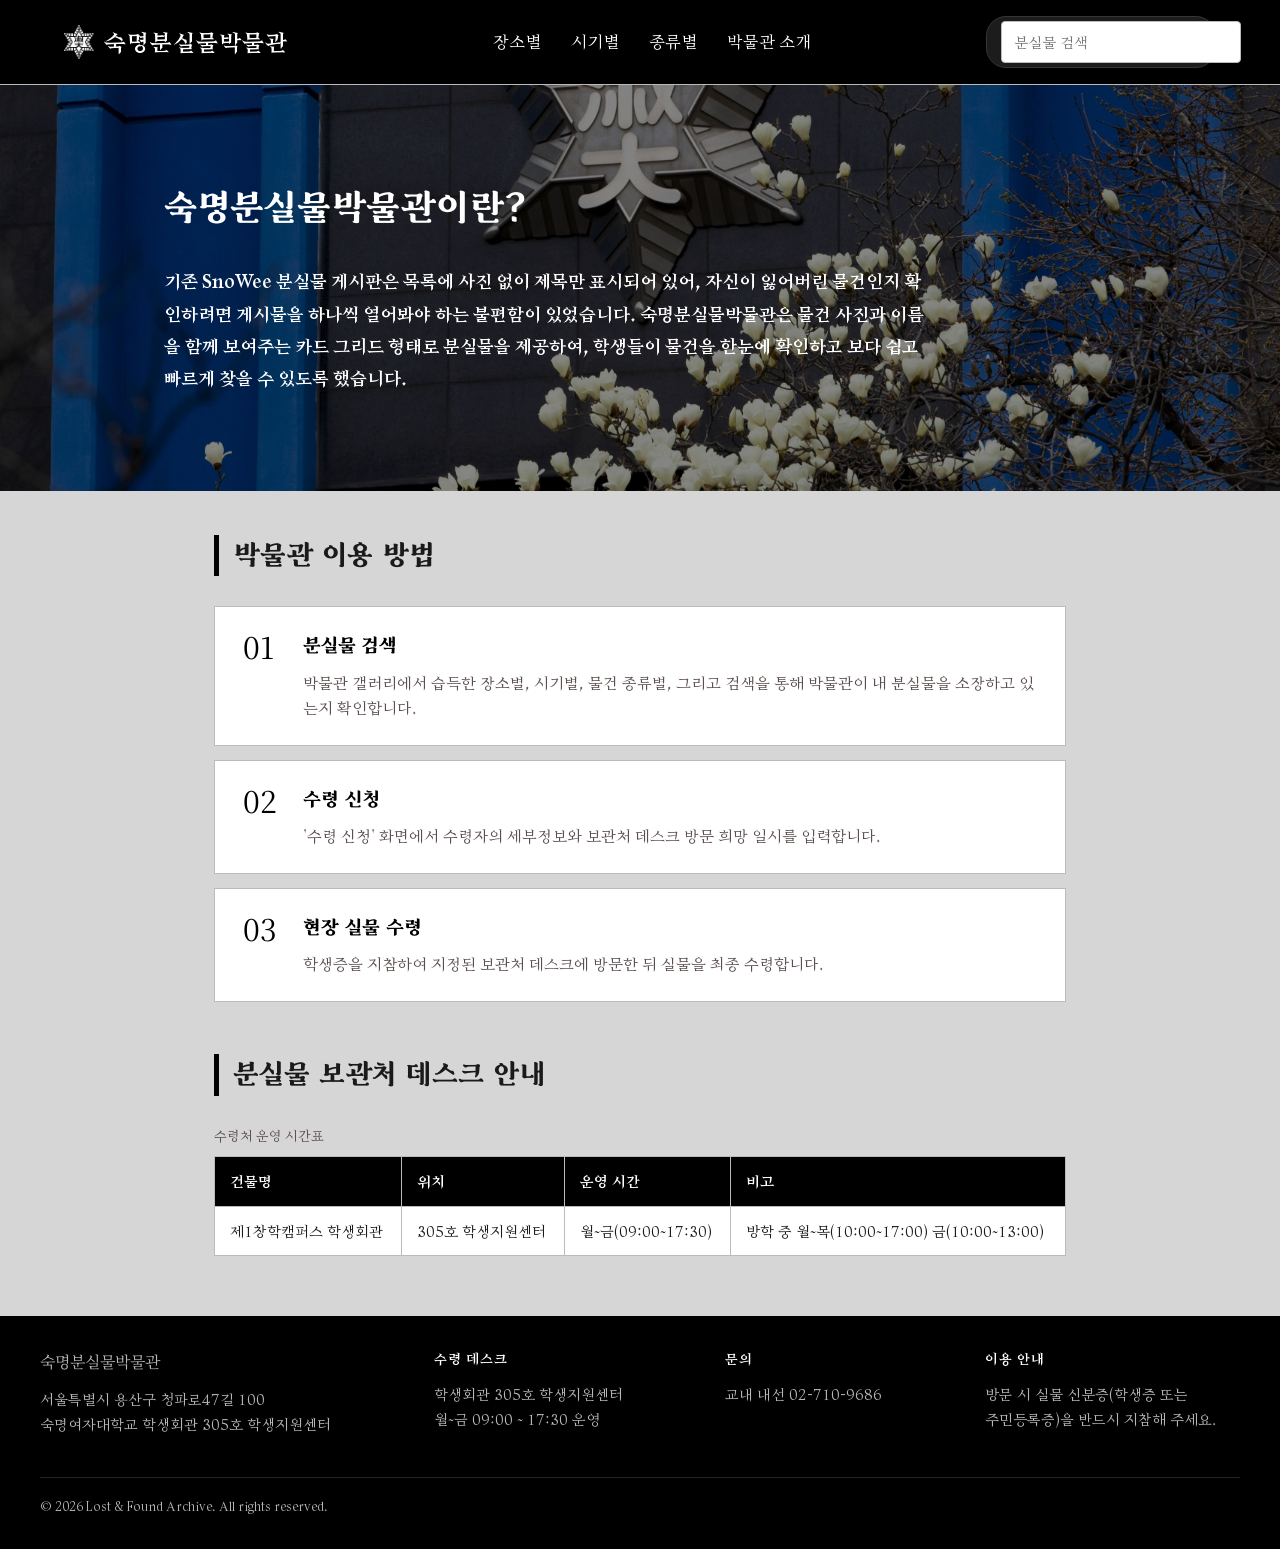
==== 13_find()_about.html @ c6aa2b57 "Add files via upload" ====
<!DOCTYPE html>
<html lang="ko">
<head>
  <meta charset="utf-8">
  <title>숙명분실물박물관 소개</title>
  <!-- 과제 정보: 팀원 정보 기입 -->
  <meta name="author" content="공도원, 김나윤, 김모예, 박서연">
  <meta name="description" content="숙명분실물박물관 소개 및 이용 안내">
  
  
  <link rel="stylesheet" href="./13_find()_style.css">
</head>
<body>

  <!-- 머리말 및 상단 내비게이션 영역 -->
  <header>
    <div class="header-container">
      
      <!-- 로고 -->
      <div class="logo">
        <a href="13_find()_index.html">
          <img src="./images/13_logo.png" alt="숙명여자대학교" class="logo-img"><h1>숙명분실물박물관</h1>
        </a>
      </div>

      <!-- 메인 메뉴 (드롭다운 포함) -->
      <nav class="gnb">
        <ul>
          <!-- 1. 장소별 -->
          <li>
            <a href="#">장소별</a>
            <ul class="submenu">
              <li><a href="#">순헌관</a></li>
              <li><a href="#">명신관</a></li>
              <li><a href="#">프라임관</a></li>
              <li><a href="#">도서관</a></li>
            </ul>
          </li>

          <!-- 2. 시기별 -->
          <li>
            <a href="#">시기별</a>
            <ul class="submenu">
              <li><a href="#">일주일 내</a></li>
              <li><a href="#">한달 내</a></li>
            </ul>
          </li>

          <!-- 3. 종류별 -->
          <li>
            <a href="#">종류별</a>
            <ul class="submenu">
              <li><a href="#">전자기기</a></li>
              <li><a href="#">지갑</a></li>
              <li><a href="#">필기구</a></li>
            </ul>
          </li>

          <!-- 4. 박물관 소개 -->
          <li>
            <a href="13_find()_about.html">박물관 소개</a>
          </li>
        </ul>
      </nav>

      <!-- 우측 검색창 영역 -->
      <div class="header-util">
        <form class="search-box" action="13_find()_index.html" method="get">
          <input type="search" name="query" placeholder="분실물 검색" aria-label="검색">
        </form>
      </div>

    </div>
  </header>
  <!-- 소개 인트로 (풀폭 배경) -->
  <section class="intro-hero">
    <img class="intro-bg" src="./images/13_building.jpeg" alt="">
    <div class="intro-veil"></div>
    <div class="intro-inner">
      <h2 class="section-title">숙명분실물박물관이란?</h2>
      <p class="about-desc">기존 SnoWee 분실물 게시판은 목록에 사진 없이 제목만 표시되어 있어, 자신이 잃어버린 물건인지 확인하려면 게시물을 하나씩 열어봐야 하는 불편함이 있었습니다. <strong>숙명분실물박물관</strong>은 물건 사진과 이름을 함께 보여주는 카드 그리드 형태로 분실물을 제공하여, 학생들이 물건을 한눈에 확인하고 보다 쉽고 빠르게 찾을 수 있도록 했습니다.</p>
    </div>
  </section>

  <main class="about-container">
    
    <!-- 1. 기획 취지 소개 섹션 -->

    <!-- 2. 단계별 이용 방법 (순서 목록) -->
    <article class="about-section">
      <h2 class="section-title">박물관 이용 방법</h2>
      <ol class="step-list">
        <li class="step">
          <span class="step-num">01</span>
          <div class="step-body">
            <strong>분실물 검색</strong>
            <p>박물관 갤러리에서 습득한 장소별, 시기별, 물건 종류별, 그리고 검색을 통해 박물관이 내 분실물을 소장하고 있는지 확인합니다.</p>
          </div>
        </li>
        <li class="step">
          <span class="step-num">02</span>
          <div class="step-body">
            <strong>수령 신청</strong>
            <p>'수령 신청' 화면에서 수령자의 세부정보와 보관처 데스크 방문 희망 일시를 입력합니다.</p>
          </div>
        </li>
        <li class="step">
          <span class="step-num">03</span>
          <div class="step-body">
            <strong>현장 실물 수령</strong>
            <p>학생증을 지참하여 지정된 보관처 데스크에 방문한 뒤 실물을 최종 수령합니다.</p>
          </div>
        </li>
      </ol>
    </article>

    <!-- 3. 캠퍼스 보관처 현황 표 -->
    <article class="about-section">
      <h2 class="section-title">분실물 보관처 데스크 안내</h2>
      <table class="info-table">
        <caption>수령처 운영 시간표</caption>
        <thead>
          <tr>
            <th>건물명</th>
            <th>위치</th>
            <th>운영 시간</th>
            <th>비고</th>
          </tr>
        </thead>
        <tbody>
          <tr>
            <td>제1창학캠퍼스 학생회관</td>
            <td>305호 학생지원센터</td>
            <td>월~금(09:00~17:30)</td>
            <td>방학 중 월~목(10:00~17:00) 금(10:00~13:00)</td>
          </tr>
          
        </tbody>
      </table>
    </article>

  </main>

  <!-- 꼬리말 영역 -->
  <footer>
    <div class="footer-inner">
      <div class="footer-col footer-brand">
        <p class="footer-name">숙명분실물박물관</p>
        <p>서울특별시 용산구 청파로47길 100<br>숙명여자대학교 학생회관 305호 학생지원센터</p>
      </div>
      <div class="footer-col">
        <h4>수령 데스크</h4>
        <p>학생회관 305호 학생지원센터<br>월~금 09:00 ~ 17:30 운영</p>
      </div>
      <div class="footer-col">
        <h4>문의</h4>
        <p>교내 내선 02-710-9686</p>
      </div>
      <div class="footer-col">
        <h4>이용 안내</h4>
        <p>방문 시 실물 신분증(학생증 또는<br>주민등록증)을 반드시 지참해 주세요.</p>
      </div>
    </div>
    <div class="footer-bottom">&copy; 2026 Lost &amp; Found Archive. All rights reserved.</div>
  </footer>

</body>
</html>
---- 13_find()_style.css ----
@import url('https://fonts.googleapis.com/css2?family=Noto+Sans+KR:wght@400;500;700&family=Noto+Serif+KR:wght@400;500;600&display=swap');
@font-face{font-family:'NMFClassic';src:url('./fonts/13_NMFClassic-M.ttf') format('truetype');font-weight:400;font-display:swap;}
@font-face{font-family:'NMFClassic';src:url('./fonts/13_NMFClassic-B.ttf') format('truetype');font-weight:700;font-display:swap;}
@font-face{font-family:'HeirofLight';src:url('./fonts/13_HeirofLight-R.ttf') format('truetype');font-weight:400;font-display:swap;}
@font-face{font-family:'HeirofLight';src:url('./fonts/13_HeirofLight-B.ttf') format('truetype');font-weight:700;font-display:swap;}


/* ===== Gothic noir 색조합 ===== */
/* 사용 색: #000000 / #D1D0D0 / #988686 / #5C4E4E */

/* 기본 리셋 (Week6 box-sizing / margin / padding) */
* { box-sizing: border-box; margin: 0; padding: 0; }

body {
  font-family: 'HeirofLight', 'Noto Sans KR', sans-serif;   /* Week5 서체, Week6 웹폰트 */
  background-color: #D7D6D6;                      /* Week5 배경 */
  color: #1A1A1A;                               /* Week5 색상 */
  line-height: 1.6;
  overflow-y: scroll;
}

a { text-decoration: none; color: inherit; }  /* Week5 text-decoration */

hr { border: none; border-top: 1px solid #BCBABA; }  /* Week6 border */

/* ===== 1. 헤더 / 네비게이션 ===== */
header { background-color: #000000; border-bottom: 1px solid #BCBABA; }

.header-container {
  max-width: 1200px;
  margin: 0 auto;                 /* Week6 margin auto 가운데 정렬 */
  display: flex;                  /* Week6 flex */
  align-items: center;
  justify-content: space-between;
  padding: 16px 24px;
}

.logo h1 {
  font-family: 'NMFClassic', 'Noto Serif KR', serif;
  font-size: 22px;
  font-weight: 700;
  color: #FFFFFF;
  letter-spacing: 1px;            /* Week5 letter-spacing */
}

nav.gnb > ul { display: flex; list-style: none; }  /* Week5 list-style */

nav.gnb > ul > li { position: relative; margin-left: 30px; padding: 12px 0; }  /* Week6 position / margin */

nav.gnb > ul > li > a { font-size: 16px; font-weight: 500; color: #FFFFFF; }

nav.gnb > ul > li:hover > a { color: #B29E9E; }  /* Week5 :hover 가상클래스 */

.submenu {
  display: none;                  /* Week6 display */
  position: absolute;             /* Week6 position absolute */
  top: 100%;
  left: 0;
  background-color: #FFFFFF;
  min-width: 150px;               /* Week6 min-width */
  border: 1px solid #BCBABA;
  padding: 6px 0;
  z-index: 100;                   /* Week6 z-index */
  list-style: none;
}

.submenu li a { display: block; padding: 9px 16px; font-size: 14px; color: #1A1A1A; }

.submenu li a:hover { background-color: #D7D6D6; color: #000000; font-weight: 700; }

nav.gnb > ul > li:hover .submenu { display: block; }

.header-util { display: flex; align-items: center; }

.search-box {
  display: flex;
  align-items: center;
  background-color: #1C1C1C;
  border: 1px solid #3A3434;
  border-radius: 20px;            /* Week6 border-radius */
  padding: 4px 6px 4px 14px;
  width: 230px;
}

.search-box input {
  border: none;
  outline: none;
  background: transparent;
  width: 100%;
  font-size: 14px;
  color: #E6E3E3;
}

.search-box button { background: none; border: none; cursor: pointer; font-size: 14px; padding: 4px 8px; color: #E6E3E3; }

/* ===== 2. 메인 공통 ===== */
main { max-width: 1200px; margin: 44px auto; padding: 0 24px; }

.section-title {
  font-family: 'NMFClassic', 'Noto Serif KR', serif;
  font-size: 26px;
  color: #1A1A1A;
  border-left: 5px solid #000000;   /* Week6 border */
  padding-left: 14px;
  margin-bottom: 30px;
}

/* ===== index : 카드 갤러리 (flex 3열, grid 대신) ===== */
.card-grid { display: flex; flex-wrap: wrap; justify-content: space-between; }  /* Week6 flex-wrap / justify-content */

.card-item {
  width: 31.5%;                   /* Week6 % 단위 */
  background-color: #FFFFFF;
  border: 1px solid #BCBABA;
  margin-bottom: 34px;
}

.card-item img {
  width: 100%;
  height: 220px;
  object-fit: cover;              /* Week6 object-fit */
  display: block;
  background-color: #ECEAEA;
}

.card-item figcaption {
  font-family: 'NMFClassic', 'Noto Serif KR', serif;
  padding: 16px;
  font-size: 16px;
  color: #1A1A1A;
  text-align: center;
  border-top: 1px solid #BCBABA;
  background-color: #FFFFFF;
}

.card-item:hover { border-color: #000000; }
.card-item:hover figcaption { color: #000000; }

/* ===== detail : 사진 + 제원표 (flex 2단) ===== */
.detail-container { display: flex; flex-wrap: wrap; }

.detail-media { width: 360px; margin-right: 40px; margin-bottom: 24px; }
.detail-media img { width: 100%; height: auto; border: 1px solid #BCBABA; }
.detail-media figcaption { margin-top: 10px; font-size: 13px; color: #5C4E4E; }

.detail-spec { flex-grow: 1; }   /* Week6 flex-grow */

.detail-spec table { border-collapse: collapse; width: 100%; background-color: #FFFFFF; }  /* Week5 border-collapse */
.detail-spec caption { caption-side: top; text-align: left; font-size: 13px; color: #5C4E4E; padding-bottom: 10px; }  /* Week5 caption-side */
.detail-spec th, .detail-spec td { border: 1px solid #BCBABA; padding: 13px 15px; text-align: left; font-size: 15px; }
.detail-spec thead th { background-color: #000000; color: #FFFFFF; }
.detail-spec tbody th { background-color: #ECEAEA; color: #000000; width: 130px; }

.claim-link {
  display: inline-block;          /* Week6 inline-block */
  margin-top: 22px;
  background-color: #000000;
  color: #FFFFFF;
  padding: 14px 30px;
  border-radius: 4px;
  font-weight: 500;
}
.claim-link:hover { background-color: #5C4E4E; }

/* ===== about : 소개 ===== */
.about-container { max-width: 900px; margin: 44px auto; padding: 0 24px; }
.about-section { margin-bottom: 52px; }
.about-desc { font-size: 16px; line-height: 1.9; color: #1A1A1A; }
.about-desc strong { color: #000000; }

.step-list { padding-left: 22px; }
.step-list li { margin-bottom: 14px; font-size: 15px; line-height: 1.7; }
.step-list li strong { color: #000000; }

.info-table { width: 100%; border-collapse: collapse; margin-top: 8px; }
.info-table caption { caption-side: top; text-align: left; font-size: 13px; color: #5C4E4E; padding-bottom: 10px; }
.info-table th, .info-table td { border: 1px solid #BCBABA; padding: 13px 15px; text-align: left; font-size: 14px; }
.info-table thead th { background-color: #000000; color: #FFFFFF; }
.info-table tbody td { background-color: #FFFFFF; }

/* ===== claim : 신청 폼 ===== */
main article > h2 { font-family: 'NMFClassic', 'Noto Serif KR', serif; font-size: 26px; color: #1A1A1A; margin-bottom: 10px; }
main article > p { margin-bottom: 20px; }

fieldset { border: 1px solid #BCBABA; background-color: #FFFFFF; padding: 22px 26px; margin-bottom: 22px; }
legend { font-family: 'NMFClassic', 'Noto Serif KR', serif; font-weight: 600; color: #000000; padding: 0 8px; }

form p { margin-bottom: 14px; }
form label { display: inline-block; width: 110px; color: #1A1A1A; }

input[type="text"], input[type="tel"], input[type="email"], input[type="date"], input[type="time"], input[type="search"], select {
  padding: 10px 12px;
  border: 1px solid #BCBABA;
  border-radius: 4px;
  font-family: inherit;
  font-size: 14px;
  background-color: #FFFFFF;
  color: #1A1A1A;
  min-width: 240px;
}

input[type="submit"] {
  background-color: #000000;
  color: #FFFFFF;
  border: none;
  padding: 13px 28px;
  border-radius: 4px;
  font-size: 15px;
  font-weight: 500;
  cursor: pointer;
}
input[type="submit"]:hover { background-color: #5C4E4E; }

input[type="reset"] {
  background-color: #FFFFFF;
  color: #1A1A1A;
  border: 1px solid #BCBABA;
  padding: 13px 24px;
  border-radius: 4px;
  font-size: 14px;
  cursor: pointer;
}

/* ===== 3. 푸터 ===== */
footer {
  background-color: #000000;
  color: #B9B6B6;
  text-align: center;
  padding: 32px 24px;
  margin-top: 60px;
  font-size: 14px;
  line-height: 1.7;
}


/* ===== 히어로 (사진 위 글씨) ===== */
.hero { position: relative; }                                   /* Week6 position relative */
.hero-bg { display: block; width: 100%; height: 600px; object-fit: cover; }  /* Week6 object-fit */
.hero-overlay {
  position: absolute; top: 0; left: 0; width: 100%; height: 100%;  /* Week6 position absolute */
  display: flex; flex-direction: column;                          /* Week6 flex */
  justify-content: center; align-items: center;
  text-align: center;
  background-color: rgba(0, 0, 0, 0.42);                          /* Week5 rgba 투명도 */
}
.hero-overlay .eyebrow { color: #ffffff; font-size: 15px; letter-spacing: 6px; }  /* Week5 letter-spacing */
.hero-overlay h2 { color: #ffffff; font-family: 'NMFClassic', 'Noto Serif KR', serif; font-size: 52px; font-weight: 600; margin: 16px 0; letter-spacing: 2px; }
.hero-overlay .big { color: #ffffff; font-size: 20px; letter-spacing: 8px; }
@media (max-width: 600px){ .hero-bg{ height: 460px; } .hero-overlay h2{ font-size: 34px; } }


/* ===== 헤더 로고 이미지 ===== */
.logo-img { height: 34px; vertical-align: middle; margin-right: 10px; }  /* Week5 vertical-align */
.logo h1 { display: inline-block; vertical-align: middle; }              /* Week6 inline-block */


/* ===== 이용 방법 단계 박스 ===== */
.step-list { list-style: none; padding: 0; }                       /* Week5 list-style */
.step {
  display: flex; align-items: flex-start;                          /* Week6 flex */
  border: 1px solid #BCBABA;                                      /* Week6 border */
  background-color: #FFFFFF;
  padding: 24px 28px;
  margin-bottom: 16px;
}
.step-num { flex: none; width: 60px; font-family: 'NMFClassic', 'Noto Serif KR', serif; font-size: 30px; color: #000000; line-height: 1; }
.step-body strong { display: block; font-family: 'NMFClassic', 'Noto Serif KR', serif; font-size: 18px; color: #000000; margin-bottom: 8px; }
.step-body p { margin: 0; color: #5C4E4E; line-height: 1.7; font-size: 15px; }


/* ===== 히어로 추가 요소 (연도 / 소개문 / 스크롤) ===== */
.hero-overlay .eyebrow { margin-bottom: 18px; }
.hero-head { display: flex; align-items: center; justify-content: center; }  /* Week6 flex */
.hero-head h2 { margin: 0; }
.hero-year { font-family: 'NMFClassic', 'Noto Serif KR', serif; font-size: 34px; color: rgba(255,255,255,0.6); margin: 0 30px; }  /* Week5 rgba */
.hero-desc { color: rgba(255,255,255,0.85); max-width: 540px; line-height: 1.8; margin-top: 26px; font-size: 15px; }
.hero-scroll { color: rgba(255,255,255,0.7); font-size: 12px; letter-spacing: 4px; margin-top: 34px; line-height: 1.9; }
@media (max-width: 600px){ .hero-year { font-size: 22px; margin: 0 14px; } }


/* ===== 카드 모서리 둥글게 (애플 느낌) ===== */
.card-item { border-radius: 18px; overflow: hidden; }   /* Week6 border-radius / overflow */


/* ===== 푸터 확장 ===== */
footer { text-align: left; }
.footer-inner { max-width: 1200px; margin: 0 auto; display: flex; flex-wrap: wrap; justify-content: space-between; }  /* Week6 flex-wrap */
.footer-col { margin-bottom: 18px; margin-right: 24px; }
.footer-brand { max-width: 300px; }
.footer-name { font-family: 'NMFClassic', 'Noto Serif KR', serif; font-size: 16px; color: #FFFFFF; margin-bottom: 10px; }
.footer-col h4 { font-size: 13px; letter-spacing: 1px; color: #FFFFFF; margin-bottom: 12px; }  /* Week5 letter-spacing */
.footer-col p { color: #B9B6B6; line-height: 1.8; }
.footer-col ul { list-style: none; }
.footer-col li { margin-bottom: 7px; }
.footer-col li a { color: #B9B6B6; }
.footer-col li a:hover { color: #B29E9E; }
.footer-bottom { max-width: 1200px; margin: 22px auto 0; padding-top: 18px; border-top: 1px solid rgba(255,255,255,0.14); font-size: 12px; color: #B9B6B6; }


/* ===== 상세 페이지 사진·표 정렬 보정 ===== */
.detail-container { align-items: flex-start; }                 /* Week6 flex 정렬 */
.detail-media { width: 380px; }
.detail-media img { width: 100%; height: 460px; object-fit: cover; border-radius: 8px; }  /* Week6 object-fit / border-radius */
.detail-spec { min-width: 0; }                                  /* Week6 min-width */


/* ===== 상세 페이지 상품형 레이아웃 ===== */
.product { display: flex; flex-wrap: wrap; align-items: flex-start; }   /* Week6 flex */
.product-media { width: 440px; margin-right: 56px; margin-bottom: 30px; }
.product-media img { width: 100%; height: auto; border-radius: 10px; background-color: #FFFFFF; }  /* Week6 border-radius */
.product-media figcaption { margin-top: 12px; font-size: 13px; color: #5C4E4E; }
.product-info { flex-grow: 1; min-width: 0; max-width: 560px; }          /* Week6 flex-grow / min-width */

.breadcrumb { font-size: 13px; color: #5C4E4E; margin-bottom: 18px; letter-spacing: 0.04em; }
.product-head { display: flex; align-items: flex-start; justify-content: space-between; }
.product-head h2 { font-family: 'NMFClassic', 'Noto Serif KR', serif; font-size: 34px; line-height: 1.3; color: #1A1A1A; margin: 0; }
.product-id { font-size: 14px; color: #5C4E4E; white-space: nowrap; margin-top: 10px; margin-left: 14px; }
.product-status { margin: 16px 0 0; font-size: 14px; color: #000000; }

.rule { border: none; border-top: 1px solid #BCBABA; margin: 28px 0; }

.block-title { font-size: 13px; letter-spacing: 3px; text-transform: uppercase; color: #1A1A1A; margin: 30px 0 14px; }  /* Week5 letter-spacing / text-transform */
.block-text { font-size: 15px; line-height: 1.9; color: #5C4E4E; margin: 0; }
.block-text strong { color: #1A1A1A; }

.info-rows { margin-top: 14px; }
.info-row { display: flex; padding: 13px 2px; border-top: 1px solid #BCBABA; }
.info-row:last-child { border-bottom: 1px solid #BCBABA; }
.info-row .k { width: 120px; flex: none; color: #5C4E4E; font-size: 14px; }
.info-row .v { color: #1A1A1A; font-size: 15px; }

.claim-btn {
  display: block; margin-top: 36px;
  background-color: #000000; color: #FFFFFF;
  text-align: center; padding: 22px; font-size: 16px; letter-spacing: 1px;
  border: 1px solid #000000; border-radius: 6px;
}
.claim-btn:hover { background-color: #FFFFFF; color: #000000; }
.claim-note { margin: 16px 0 0; font-size: 13px; color: #5C4E4E; text-align: center; }

@media (max-width: 720px){ .product-media { width: 100%; margin-right: 0; } }


/* ===== 상세 박스형(EVOLVE) 보정 ===== */
.info-panel { border: 1px solid #BCBABA; background-color: #FFFFFF; padding: 44px 46px; }  /* Week6 border */
.product-media img { border-radius: 0; }                         /* 각진 네모 */
.block-title { font-size: 20px; letter-spacing: 1px; text-transform: none; color: #1A1A1A; margin: 34px 0 16px; }
.block-text { font-size: 15px; }
.claim-btn { background-color: #FFFFFF; color: #1A1A1A; border: 1px solid #1A1A1A; border-radius: 0; padding: 26px; font-size: 16px; }
.claim-btn:hover { background-color: #000000; color: #FFFFFF; border-color: #000000; }


/* 상세 breadcrumb 상단 정렬 */
.product { margin-top: 4px; }
main > .breadcrumb { margin-bottom: 20px; }


/* ===== 본인확인 폼 카드 (레퍼런스 스타일) ===== */
.claim-card { max-width: 640px; margin: 0 auto; background-color: #FFFFFF; border: 1px solid #BCBABA; padding: 48px 50px; }
.claim-card > h2 { font-family: 'NMFClassic', 'Noto Serif KR', serif; font-size: 26px; color: #1A1A1A; margin: 0 0 10px; }
.claim-sub { font-size: 14px; color: #5C4E4E; line-height: 1.7; margin-bottom: 30px; }
.claim-sub strong { color: #1A1A1A; }
.claim-card fieldset { border: none; background: transparent; padding: 0; margin: 0 0 26px; }
.claim-card legend { font-family: 'NMFClassic', 'Noto Serif KR', serif; font-size: 16px; color: #000000; padding: 0; margin-bottom: 16px; }
.field-row { display: flex; }                               /* Week6 flex */
.field-row .field { flex-grow: 1; margin-right: 18px; }     /* Week6 flex-grow */
.field-row .field:last-child { margin-right: 0; }
.claim-card .field { margin-bottom: 16px; }
.claim-card label { display: block; width: auto; font-size: 13px; color: #5C4E4E; margin-bottom: 8px; }
.claim-card input[type="text"], .claim-card input[type="tel"], .claim-card input[type="email"], .claim-card input[type="date"], .claim-card input[type="time"] {
  width: 100%; min-width: 0; padding: 12px 14px; border: 1px solid #BCBABA; border-radius: 4px;
  font-family: inherit; font-size: 14px; background-color: #FFFFFF; color: #1A1A1A;
}
.pickup-fixed { display: flex; align-items: baseline; padding: 16px 18px; background-color: #ECEAEA; border: 1px solid #BCBABA; margin-bottom: 28px; }
.pickup-k { width: 84px; flex: none; font-size: 13px; color: #5C4E4E; }
.pickup-v { font-size: 15px; color: #1A1A1A; }
.pickup-v em { font-style: normal; font-size: 13px; color: #5C4E4E; margin-left: 4px; }
.submit-big { width: 100%; background-color: #000000; color: #FFFFFF; border: 1px solid #000000; border-radius: 0; padding: 18px; font-size: 16px; letter-spacing: 1px; font-family: inherit; cursor: pointer; }
.submit-big:hover { background-color: #FFFFFF; color: #000000; }
.form-actions { text-align: center; margin-top: 14px; }
.form-actions input[type="reset"] { background: none; border: none; color: #5C4E4E; font-size: 13px; cursor: pointer; text-decoration: underline; font-family: inherit; }
.claim-guide { margin-top: 24px; font-size: 13px; color: #5C4E4E; line-height: 1.7; text-align: center; }
@media (max-width: 560px){ .field-row { flex-wrap: wrap; } .field-row .field { margin-right: 0; } }


/* ===== 갤러리 여백·탭·카드 (CURATIONIST 스타일) ===== */
main { margin-top: 68px; }
.gallery-head { margin-bottom: 30px; }
.gallery-title { font-family: 'NMFClassic', 'Noto Serif KR', serif; font-size: 40px; color: #1A1A1A; margin: 0; }
.gallery-desc { font-size: 15px; color: #5C4E4E; margin: 14px 0 0; }
.tabs { display: flex; border-bottom: 1px solid #BCBABA; margin-bottom: 48px; }   /* Week6 flex / border */
.tab { font-size: 16px; color: #5C4E4E; padding: 0 2px 14px; margin-right: 30px; }
.tab.is-active { color: #1A1A1A; border-bottom: 2px solid #000000; font-weight: 500; }

.card-grid { display: flex; flex-wrap: wrap; justify-content: space-between; }
.card-item { width: 30%; background-color: transparent; border: none; border-radius: 0; overflow: visible; margin-bottom: 58px; }
.card-item figure { margin: 0; }
.card-item img { width: 100%; height: 300px; object-fit: cover; border-radius: 8px; background-color: #ECEAEA; display: block; }
.card-body { padding-top: 18px; }
.card-name { font-family: 'NMFClassic', 'Noto Serif KR', serif; font-size: 18px; color: #1A1A1A; margin: 0; }
.card-meta { font-size: 13px; color: #5C4E4E; margin: 8px 0 0; }
.card-item:hover .card-name { color: #000000; }
@media (max-width: 760px){ .card-item { width: 47%; } }
@media (max-width: 520px){ .card-item { width: 100%; } }


/* 브랜드(숙명분실물박물관) 폰트: Heir of Light */
.logo h1 { font-family: 'HeirofLight', serif; }
.hero-head h2 { font-family: 'HeirofLight', serif; }


/* ===== 소개 인트로 배경 사진 ===== */
.intro-section { position: relative; overflow: hidden; padding: 56px 44px; }   /* Week6 position / overflow */
.intro-bg { position: absolute; top: 0; left: 0; width: 100%; height: 100%; object-fit: cover; object-position: center; opacity: 0.16; z-index: 0; }  /* Week6 object-fit / object-position / opacity / z-index */
.intro-content { position: relative; z-index: 1; }


/* ===== 소개 인트로 풀폭 배경 ===== */
.intro-hero { position: relative; overflow: hidden; }
.intro-bg { opacity: 1; }
.intro-veil { position: absolute; top: 0; left: 0; width: 100%; height: 100%; background-color: rgba(0,0,0,0.48); z-index: 1; }  /* Week5 rgba 대비 */
.intro-inner { position: relative; z-index: 2; max-width: 1000px; margin: 0 auto; padding: 96px 24px; }
.intro-inner .section-title { border-left: none; padding-left: 0; color: #ffffff; font-size: 34px; }
.intro-inner .about-desc { color: #ffffff; font-weight: 700; font-size: 17px; line-height: 1.9; max-width: 760px; }
.intro-inner .about-desc strong { color: #ffffff; }


/* ===== 갤러리 카드 테두리(액자형) ===== */
.card-item { border: 1px solid #C4C2C2; border-radius: 12px; background-color: #FFFFFF; padding: 14px; margin-bottom: 40px; }
.card-item img { height: 260px; border-radius: 6px; }
.card-body { padding: 16px 6px 4px; }
.card-item:hover { border-color: #000000; }
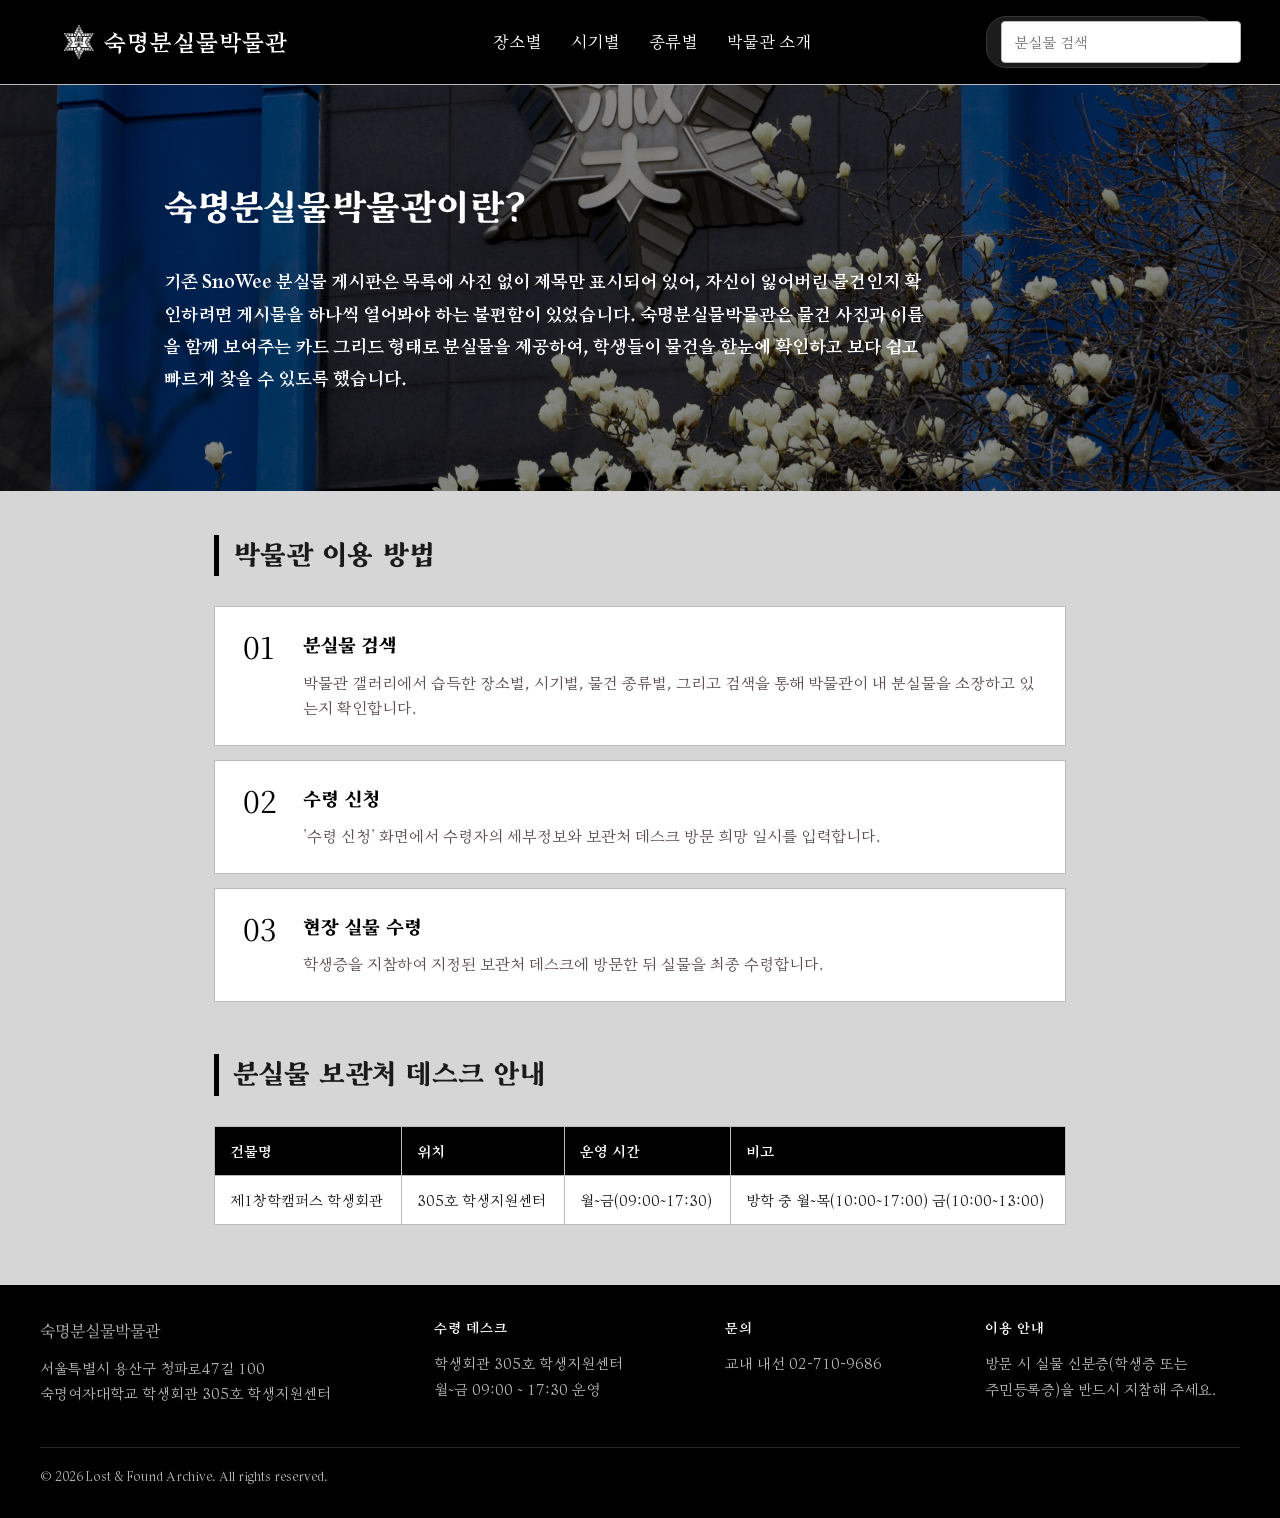
==== commit 2bd2ef69: "Update 13_find()_about.html 주석 삭제" ====
--- a/13_find()_about.html
+++ b/13_find()_about.html
@@ -3,7 +3,7 @@
 <head>
   <meta charset="utf-8">
   <title>숙명분실물박물관 소개</title>
-  <!-- 과제 정보: 팀원 정보 기입 -->
+  
   <meta name="author" content="공도원, 김나윤, 김모예, 박서연">
   <meta name="description" content="숙명분실물박물관 소개 및 이용 안내">
   
@@ -12,21 +12,21 @@
 </head>
 <body>
 
-  <!-- 머리말 및 상단 내비게이션 영역 -->
+  
   <header>
     <div class="header-container">
       
-      <!-- 로고 -->
+      
       <div class="logo">
         <a href="13_find()_index.html">
           <img src="./images/13_logo.png" alt="숙명여자대학교" class="logo-img"><h1>숙명분실물박물관</h1>
         </a>
       </div>
 
-      <!-- 메인 메뉴 (드롭다운 포함) -->
+      
       <nav class="gnb">
         <ul>
-          <!-- 1. 장소별 -->
+          
           <li>
             <a href="#">장소별</a>
             <ul class="submenu">
@@ -37,7 +37,7 @@
             </ul>
           </li>
 
-          <!-- 2. 시기별 -->
+          
           <li>
             <a href="#">시기별</a>
             <ul class="submenu">
@@ -46,7 +46,7 @@
             </ul>
           </li>
 
-          <!-- 3. 종류별 -->
+          
           <li>
             <a href="#">종류별</a>
             <ul class="submenu">
@@ -56,14 +56,14 @@
             </ul>
           </li>
 
-          <!-- 4. 박물관 소개 -->
+          
           <li>
             <a href="13_find()_about.html">박물관 소개</a>
           </li>
         </ul>
       </nav>
 
-      <!-- 우측 검색창 영역 -->
+      
       <div class="header-util">
         <form class="search-box" action="13_find()_index.html" method="get">
           <input type="search" name="query" placeholder="분실물 검색" aria-label="검색">
@@ -72,8 +72,8 @@
 
     </div>
   </header>
-  <!-- 소개 인트로 (풀폭 배경) -->
-  <section class="intro-hero">
+  
+  <section class="intro-visual">
     <img class="intro-bg" src="./images/13_building.jpeg" alt="">
     <div class="intro-veil"></div>
     <div class="intro-inner">
@@ -84,9 +84,9 @@
 
   <main class="about-container">
     
-    <!-- 1. 기획 취지 소개 섹션 -->
+    
 
-    <!-- 2. 단계별 이용 방법 (순서 목록) -->
+    
     <article class="about-section">
       <h2 class="section-title">박물관 이용 방법</h2>
       <ol class="step-list">
@@ -114,11 +114,11 @@
       </ol>
     </article>
 
-    <!-- 3. 캠퍼스 보관처 현황 표 -->
+    
     <article class="about-section">
       <h2 class="section-title">분실물 보관처 데스크 안내</h2>
       <table class="info-table">
-        <caption>수령처 운영 시간표</caption>
+        
         <thead>
           <tr>
             <th>건물명</th>
@@ -141,7 +141,7 @@
 
   </main>
 
-  <!-- 꼬리말 영역 -->
+  
   <footer>
     <div class="footer-inner">
       <div class="footer-col footer-brand">
@@ -165,4 +165,4 @@
   </footer>
 
 </body>
-</html>+</html>
--- a/13_find()_style.css
+++ b/13_find()_style.css
@@ -1,432 +1,1025 @@
-@import url('https://fonts.googleapis.com/css2?family=Noto+Sans+KR:wght@400;500;700&family=Noto+Serif+KR:wght@400;500;600&display=swap');
-@font-face{font-family:'NMFClassic';src:url('./fonts/13_NMFClassic-M.ttf') format('truetype');font-weight:400;font-display:swap;}
-@font-face{font-family:'NMFClassic';src:url('./fonts/13_NMFClassic-B.ttf') format('truetype');font-weight:700;font-display:swap;}
-@font-face{font-family:'HeirofLight';src:url('./fonts/13_HeirofLight-R.ttf') format('truetype');font-weight:400;font-display:swap;}
-@font-face{font-family:'HeirofLight';src:url('./fonts/13_HeirofLight-B.ttf') format('truetype');font-weight:700;font-display:swap;}
-
-
-/* ===== Gothic noir 색조합 ===== */
-/* 사용 색: #000000 / #D1D0D0 / #988686 / #5C4E4E */
-
-/* 기본 리셋 (Week6 box-sizing / margin / padding) */
-* { box-sizing: border-box; margin: 0; padding: 0; }
+/* ============================================================
+   숙명분실물박물관 - 공통 스타일시트 (팀 13 · find())
+   * 선택자 중복 제거: 각 선택자는 한 번만 정의
+   * 4개 페이지(index / detail / claim / about) 공통
+   * 사용 속성은 모두 Week5~6 수업 범위
+     (@media 미사용 — 수업 범위 밖이라 제외)
+   ============================================================ */
+
+@import url("https://fonts.googleapis.com/css2?family=Noto+Sans+KR:wght@400;500;700&family=Noto+Serif+KR:wght@400;500;600&display=swap");
+
+@font-face {
+    font-family: "NMFClassic";
+    src: url(./fonts/13_NMFClassic-M.ttf) format("truetype");
+    font-weight: 400;
+    font-display: swap
+    }
+
+@font-face {
+    font-family: "NMFClassic";
+    src: url(./fonts/13_NMFClassic-B.ttf) format("truetype");
+    font-weight: 700;
+    font-display: swap
+    }
+
+@font-face {
+    font-family: "HeirofLight";
+    src: url(./fonts/13_HeirofLight-R.ttf) format("truetype");
+    font-weight: 400;
+    font-display: swap
+    }
+
+@font-face {
+    font-family: "HeirofLight";
+    src: url(./fonts/13_HeirofLight-B.ttf) format("truetype");
+    font-weight: 700;
+    font-display: swap
+    }
+
+* {
+    box-sizing: border-box;
+    margin: 0;
+    padding: 0
+    }
 
 body {
-  font-family: 'HeirofLight', 'Noto Sans KR', sans-serif;   /* Week5 서체, Week6 웹폰트 */
-  background-color: #D7D6D6;                      /* Week5 배경 */
-  color: #1A1A1A;                               /* Week5 색상 */
-  line-height: 1.6;
-  overflow-y: scroll;
-}
-
-a { text-decoration: none; color: inherit; }  /* Week5 text-decoration */
-
-hr { border: none; border-top: 1px solid #BCBABA; }  /* Week6 border */
-
-/* ===== 1. 헤더 / 네비게이션 ===== */
-header { background-color: #000000; border-bottom: 1px solid #BCBABA; }
+    font-family: "HeirofLight", "Noto Sans KR", sans-serif;
+    background-color: #D7D6D6;
+    color: #1A1A1A;
+    line-height: 1.6;
+    overflow-y: scroll
+    }
+
+a {
+    text-decoration: none;
+    color: inherit
+    }
+
+hr {
+    border: none;
+    border-top: 1px solid #BCBABA
+    }
+
+header {
+    background-color: #000;
+    border-bottom: 1px solid #BCBABA
+    }
 
 .header-container {
-  max-width: 1200px;
-  margin: 0 auto;                 /* Week6 margin auto 가운데 정렬 */
-  display: flex;                  /* Week6 flex */
-  align-items: center;
-  justify-content: space-between;
-  padding: 16px 24px;
-}
+    max-width: 1200px;
+    margin: 0 auto;
+    display: flex;
+    align-items: center;
+    justify-content: space-between;
+    padding: 16px 24px
+    }
 
 .logo h1 {
-  font-family: 'NMFClassic', 'Noto Serif KR', serif;
-  font-size: 22px;
-  font-weight: 700;
-  color: #FFFFFF;
-  letter-spacing: 1px;            /* Week5 letter-spacing */
-}
-
-nav.gnb > ul { display: flex; list-style: none; }  /* Week5 list-style */
-
-nav.gnb > ul > li { position: relative; margin-left: 30px; padding: 12px 0; }  /* Week6 position / margin */
-
-nav.gnb > ul > li > a { font-size: 16px; font-weight: 500; color: #FFFFFF; }
-
-nav.gnb > ul > li:hover > a { color: #B29E9E; }  /* Week5 :hover 가상클래스 */
+    font-family: "HeirofLight", serif;
+    font-size: 22px;
+    font-weight: 700;
+    color: #FFF;
+    letter-spacing: 1px;
+    display: inline-block;
+    vertical-align: middle
+    }
+
+nav.gnb > ul {
+    display: flex;
+    list-style: none
+    }
+
+nav.gnb > ul > li {
+    position: relative;
+    margin-left: 30px;
+    padding: 12px 0
+    }
+
+nav.gnb > ul > li > a {
+    font-size: 16px;
+    font-weight: 500;
+    color: #FFF
+    }
+
+nav.gnb > ul > li:hover > a {
+    color: #B29E9E
+    }
 
 .submenu {
-  display: none;                  /* Week6 display */
-  position: absolute;             /* Week6 position absolute */
-  top: 100%;
-  left: 0;
-  background-color: #FFFFFF;
-  min-width: 150px;               /* Week6 min-width */
-  border: 1px solid #BCBABA;
-  padding: 6px 0;
-  z-index: 100;                   /* Week6 z-index */
-  list-style: none;
-}
-
-.submenu li a { display: block; padding: 9px 16px; font-size: 14px; color: #1A1A1A; }
-
-.submenu li a:hover { background-color: #D7D6D6; color: #000000; font-weight: 700; }
-
-nav.gnb > ul > li:hover .submenu { display: block; }
-
-.header-util { display: flex; align-items: center; }
+    display: none;
+    position: absolute;
+    top: 100%;
+    left: 0;
+    background-color: #FFF;
+    min-width: 150px;
+    border: 1px solid #BCBABA;
+    padding: 6px 0;
+    z-index: 100;
+    list-style: none
+    }
+
+.submenu li a {
+    display: block;
+    padding: 9px 16px;
+    font-size: 14px;
+    color: #1A1A1A
+    }
+
+.submenu li a:hover {
+    background-color: #D7D6D6;
+    color: #000;
+    font-weight: 700
+    }
+
+nav.gnb > ul > li:hover .submenu {
+    display: block
+    }
+
+.header-util {
+    display: flex;
+    align-items: center
+    }
 
 .search-box {
-  display: flex;
-  align-items: center;
-  background-color: #1C1C1C;
-  border: 1px solid #3A3434;
-  border-radius: 20px;            /* Week6 border-radius */
-  padding: 4px 6px 4px 14px;
-  width: 230px;
-}
+    display: flex;
+    align-items: center;
+    background-color: #1C1C1C;
+    border: 1px solid #3A3434;
+    border-radius: 20px;
+    padding: 4px 6px 4px 14px;
+    width: 230px
+    }
 
 .search-box input {
-  border: none;
-  outline: none;
-  background: transparent;
-  width: 100%;
-  font-size: 14px;
-  color: #E6E3E3;
-}
-
-.search-box button { background: none; border: none; cursor: pointer; font-size: 14px; padding: 4px 8px; color: #E6E3E3; }
-
-/* ===== 2. 메인 공통 ===== */
-main { max-width: 1200px; margin: 44px auto; padding: 0 24px; }
+    border: none;
+    outline: none;
+    background: transparent;
+    width: 100%;
+    font-size: 14px;
+    color: #E6E3E3
+    }
+
+.search-box button {
+    background: none;
+    border: none;
+    cursor: pointer;
+    font-size: 14px;
+    padding: 4px 8px;
+    color: #E6E3E3
+    }
+
+main {
+    max-width: 1200px;
+    margin: 44px auto;
+    padding: 0 24px;
+    margin-top: 68px
+    }
 
 .section-title {
-  font-family: 'NMFClassic', 'Noto Serif KR', serif;
-  font-size: 26px;
-  color: #1A1A1A;
-  border-left: 5px solid #000000;   /* Week6 border */
-  padding-left: 14px;
-  margin-bottom: 30px;
-}
-
-/* ===== index : 카드 갤러리 (flex 3열, grid 대신) ===== */
-.card-grid { display: flex; flex-wrap: wrap; justify-content: space-between; }  /* Week6 flex-wrap / justify-content */
+    font-family: "NMFClassic", "Noto Serif KR", serif;
+    font-size: 26px;
+    color: #1A1A1A;
+    border-left: 5px solid #000;
+    padding-left: 14px;
+    margin-bottom: 30px
+    }
+
+.card-grid {
+    display: flex;
+    flex-wrap: wrap;
+    justify-content: space-between
+    }
 
 .card-item {
-  width: 31.5%;                   /* Week6 % 단위 */
-  background-color: #FFFFFF;
-  border: 1px solid #BCBABA;
-  margin-bottom: 34px;
-}
+    width: 30%;
+    background-color: #FFF;
+    border: 1px solid #C4C2C2;
+    margin-bottom: 40px;
+    border-radius: 12px;
+    overflow: visible;
+    padding: 14px
+    }
 
 .card-item img {
-  width: 100%;
-  height: 220px;
-  object-fit: cover;              /* Week6 object-fit */
-  display: block;
-  background-color: #ECEAEA;
-}
-
-.card-item figcaption {
-  font-family: 'NMFClassic', 'Noto Serif KR', serif;
-  padding: 16px;
-  font-size: 16px;
-  color: #1A1A1A;
-  text-align: center;
-  border-top: 1px solid #BCBABA;
-  background-color: #FFFFFF;
-}
-
-.card-item:hover { border-color: #000000; }
-.card-item:hover figcaption { color: #000000; }
-
-/* ===== detail : 사진 + 제원표 (flex 2단) ===== */
-.detail-container { display: flex; flex-wrap: wrap; }
-
-.detail-media { width: 360px; margin-right: 40px; margin-bottom: 24px; }
-.detail-media img { width: 100%; height: auto; border: 1px solid #BCBABA; }
-.detail-media figcaption { margin-top: 10px; font-size: 13px; color: #5C4E4E; }
-
-.detail-spec { flex-grow: 1; }   /* Week6 flex-grow */
-
-.detail-spec table { border-collapse: collapse; width: 100%; background-color: #FFFFFF; }  /* Week5 border-collapse */
-.detail-spec caption { caption-side: top; text-align: left; font-size: 13px; color: #5C4E4E; padding-bottom: 10px; }  /* Week5 caption-side */
-.detail-spec th, .detail-spec td { border: 1px solid #BCBABA; padding: 13px 15px; text-align: left; font-size: 15px; }
-.detail-spec thead th { background-color: #000000; color: #FFFFFF; }
-.detail-spec tbody th { background-color: #ECEAEA; color: #000000; width: 130px; }
+    width: 100%;
+    height: 260px;
+    object-fit: cover;
+    display: block;
+    background-color: #ECEAEA;
+    border-radius: 6px
+    }
+
+.card-item:hover {
+    border-color: #000
+    }
+
+.card-item:hover figcaption {
+    color: #000
+    }
+
+.detail-container {
+    display: flex;
+    flex-wrap: wrap;
+    align-items: flex-start
+    }
+
+.detail-media {
+    width: 380px;
+    margin-right: 40px;
+    margin-bottom: 24px
+    }
+
+.detail-media img {
+    width: 100%;
+    height: 460px;
+    border: 1px solid #BCBABA;
+    object-fit: cover;
+    border-radius: 8px
+    }
+
+
+.detail-spec {
+    flex-grow: 1;
+    min-width: 0
+    }
+
+.detail-spec table {
+    border-collapse: collapse;
+    width: 100%;
+    background-color: #FFF
+    }
+
+
+.detail-spec th, .detail-spec td {
+    border: 1px solid #BCBABA;
+    padding: 13px 15px;
+    text-align: left;
+    font-size: 15px
+    }
+
+.detail-spec thead th {
+    background-color: #000;
+    color: #FFF
+    }
+
+.detail-spec tbody th {
+    background-color: #ECEAEA;
+    color: #000;
+    width: 130px
+    }
 
 .claim-link {
-  display: inline-block;          /* Week6 inline-block */
-  margin-top: 22px;
-  background-color: #000000;
-  color: #FFFFFF;
-  padding: 14px 30px;
-  border-radius: 4px;
-  font-weight: 500;
-}
-.claim-link:hover { background-color: #5C4E4E; }
-
-/* ===== about : 소개 ===== */
-.about-container { max-width: 900px; margin: 44px auto; padding: 0 24px; }
-.about-section { margin-bottom: 52px; }
-.about-desc { font-size: 16px; line-height: 1.9; color: #1A1A1A; }
-.about-desc strong { color: #000000; }
-
-.step-list { padding-left: 22px; }
-.step-list li { margin-bottom: 14px; font-size: 15px; line-height: 1.7; }
-.step-list li strong { color: #000000; }
-
-.info-table { width: 100%; border-collapse: collapse; margin-top: 8px; }
-.info-table caption { caption-side: top; text-align: left; font-size: 13px; color: #5C4E4E; padding-bottom: 10px; }
-.info-table th, .info-table td { border: 1px solid #BCBABA; padding: 13px 15px; text-align: left; font-size: 14px; }
-.info-table thead th { background-color: #000000; color: #FFFFFF; }
-.info-table tbody td { background-color: #FFFFFF; }
-
-/* ===== claim : 신청 폼 ===== */
-main article > h2 { font-family: 'NMFClassic', 'Noto Serif KR', serif; font-size: 26px; color: #1A1A1A; margin-bottom: 10px; }
-main article > p { margin-bottom: 20px; }
-
-fieldset { border: 1px solid #BCBABA; background-color: #FFFFFF; padding: 22px 26px; margin-bottom: 22px; }
-legend { font-family: 'NMFClassic', 'Noto Serif KR', serif; font-weight: 600; color: #000000; padding: 0 8px; }
-
-form p { margin-bottom: 14px; }
-form label { display: inline-block; width: 110px; color: #1A1A1A; }
+    display: inline-block;
+    margin-top: 22px;
+    background-color: #000;
+    color: #FFF;
+    padding: 14px 30px;
+    border-radius: 4px;
+    font-weight: 500
+    }
+
+.claim-link:hover {
+    background-color: #5C4E4E
+    }
+
+.about-container {
+    max-width: 900px;
+    margin: 44px auto;
+    padding: 0 24px
+    }
+
+.about-section {
+    margin-bottom: 52px
+    }
+
+.about-desc {
+    font-size: 16px;
+    line-height: 1.9;
+    color: #1A1A1A
+    }
+
+.about-desc strong {
+    color: #000
+    }
+
+.step-list {
+    padding-left: 22px;
+    list-style: none;
+    padding: 0
+    }
+
+.step-list li {
+    margin-bottom: 14px;
+    font-size: 15px;
+    line-height: 1.7
+    }
+
+.step-list li strong {
+    color: #000
+    }
+
+.info-table {
+    width: 100%;
+    border-collapse: collapse;
+    margin-top: 8px
+    }
+
+.info-table th, .info-table td {
+    border: 1px solid #BCBABA;
+    padding: 13px 15px;
+    text-align: left;
+    font-size: 14px
+    }
+
+.info-table thead th {
+    background-color: #000;
+    color: #FFF
+    }
+
+.info-table tbody td {
+    background-color: #FFF
+    }
+
+main article > h2 {
+    font-family: "NMFClassic", "Noto Serif KR", serif;
+    font-size: 26px;
+    color: #1A1A1A;
+    margin-bottom: 10px
+    }
+
+main article > p {
+    margin-bottom: 20px
+    }
+
+fieldset {
+    border: 1px solid #BCBABA;
+    background-color: #FFF;
+    padding: 22px 26px;
+    margin-bottom: 22px
+    }
+
+legend {
+    font-family: "NMFClassic", "Noto Serif KR", serif;
+    font-weight: 600;
+    color: #000;
+    padding: 0 8px
+    }
+
+form p {
+    margin-bottom: 14px
+    }
+
+form label {
+    display: inline-block;
+    width: 110px;
+    color: #1A1A1A
+    }
 
 input[type="text"], input[type="tel"], input[type="email"], input[type="date"], input[type="time"], input[type="search"], select {
-  padding: 10px 12px;
-  border: 1px solid #BCBABA;
-  border-radius: 4px;
-  font-family: inherit;
-  font-size: 14px;
-  background-color: #FFFFFF;
-  color: #1A1A1A;
-  min-width: 240px;
-}
+    padding: 10px 12px;
+    border: 1px solid #BCBABA;
+    border-radius: 4px;
+    font-family: inherit;
+    font-size: 14px;
+    background-color: #FFF;
+    color: #1A1A1A;
+    min-width: 240px
+    }
 
 input[type="submit"] {
-  background-color: #000000;
-  color: #FFFFFF;
-  border: none;
-  padding: 13px 28px;
-  border-radius: 4px;
-  font-size: 15px;
-  font-weight: 500;
-  cursor: pointer;
-}
-input[type="submit"]:hover { background-color: #5C4E4E; }
+    background-color: #000;
+    color: #FFF;
+    border: none;
+    padding: 13px 28px;
+    border-radius: 4px;
+    font-size: 15px;
+    font-weight: 500;
+    cursor: pointer
+    }
+
+input[type="submit"]:hover {
+    background-color: #5C4E4E
+    }
 
 input[type="reset"] {
-  background-color: #FFFFFF;
-  color: #1A1A1A;
-  border: 1px solid #BCBABA;
-  padding: 13px 24px;
-  border-radius: 4px;
-  font-size: 14px;
-  cursor: pointer;
-}
-
-/* ===== 3. 푸터 ===== */
+    background-color: #FFF;
+    color: #1A1A1A;
+    border: 1px solid #BCBABA;
+    padding: 13px 24px;
+    border-radius: 4px;
+    font-size: 14px;
+    cursor: pointer
+    }
+
 footer {
-  background-color: #000000;
-  color: #B9B6B6;
-  text-align: center;
-  padding: 32px 24px;
-  margin-top: 60px;
-  font-size: 14px;
-  line-height: 1.7;
-}
-
-
-/* ===== 히어로 (사진 위 글씨) ===== */
-.hero { position: relative; }                                   /* Week6 position relative */
-.hero-bg { display: block; width: 100%; height: 600px; object-fit: cover; }  /* Week6 object-fit */
-.hero-overlay {
-  position: absolute; top: 0; left: 0; width: 100%; height: 100%;  /* Week6 position absolute */
-  display: flex; flex-direction: column;                          /* Week6 flex */
-  justify-content: center; align-items: center;
-  text-align: center;
-  background-color: rgba(0, 0, 0, 0.42);                          /* Week5 rgba 투명도 */
-}
-.hero-overlay .eyebrow { color: #ffffff; font-size: 15px; letter-spacing: 6px; }  /* Week5 letter-spacing */
-.hero-overlay h2 { color: #ffffff; font-family: 'NMFClassic', 'Noto Serif KR', serif; font-size: 52px; font-weight: 600; margin: 16px 0; letter-spacing: 2px; }
-.hero-overlay .big { color: #ffffff; font-size: 20px; letter-spacing: 8px; }
-@media (max-width: 600px){ .hero-bg{ height: 460px; } .hero-overlay h2{ font-size: 34px; } }
-
-
-/* ===== 헤더 로고 이미지 ===== */
-.logo-img { height: 34px; vertical-align: middle; margin-right: 10px; }  /* Week5 vertical-align */
-.logo h1 { display: inline-block; vertical-align: middle; }              /* Week6 inline-block */
-
-
-/* ===== 이용 방법 단계 박스 ===== */
-.step-list { list-style: none; padding: 0; }                       /* Week5 list-style */
+    background-color: #000;
+    color: #B9B6B6;
+    text-align: left;
+    padding: 32px 24px;
+    margin-top: 60px;
+    font-size: 14px;
+    line-height: 1.7
+    }
+
+.visual {
+    position: relative
+    }
+
+.visual-bg {
+    display: block;
+    width: 100%;
+    height: 600px;
+    object-fit: cover
+    }
+
+.visual-overlay {
+    position: absolute;
+    top: 0;
+    left: 0;
+    width: 100%;
+    height: 100%;
+    display: flex;
+    flex-direction: column;
+    justify-content: center;
+    align-items: center;
+    text-align: center;
+    background-color: rgba(0, 0, 0, 0.42)
+    }
+
+.visual-overlay .eyebrow {
+    color: #fff;
+    font-size: 15px;
+    letter-spacing: 6px;
+    margin-bottom: 18px
+    }
+
+.visual-overlay h2 {
+    color: #fff;
+    font-family: "NMFClassic", "Noto Serif KR", serif;
+    font-size: 52px;
+    font-weight: 600;
+    margin: 16px 0;
+    letter-spacing: 2px
+    }
+
+.visual-overlay .big {
+    color: #fff;
+    font-size: 20px;
+    letter-spacing: 8px
+    }
+
+.logo-img {
+    height: 34px;
+    vertical-align: middle;
+    margin-right: 10px
+    }
+
 .step {
-  display: flex; align-items: flex-start;                          /* Week6 flex */
-  border: 1px solid #BCBABA;                                      /* Week6 border */
-  background-color: #FFFFFF;
-  padding: 24px 28px;
-  margin-bottom: 16px;
-}
-.step-num { flex: none; width: 60px; font-family: 'NMFClassic', 'Noto Serif KR', serif; font-size: 30px; color: #000000; line-height: 1; }
-.step-body strong { display: block; font-family: 'NMFClassic', 'Noto Serif KR', serif; font-size: 18px; color: #000000; margin-bottom: 8px; }
-.step-body p { margin: 0; color: #5C4E4E; line-height: 1.7; font-size: 15px; }
-
-
-/* ===== 히어로 추가 요소 (연도 / 소개문 / 스크롤) ===== */
-.hero-overlay .eyebrow { margin-bottom: 18px; }
-.hero-head { display: flex; align-items: center; justify-content: center; }  /* Week6 flex */
-.hero-head h2 { margin: 0; }
-.hero-year { font-family: 'NMFClassic', 'Noto Serif KR', serif; font-size: 34px; color: rgba(255,255,255,0.6); margin: 0 30px; }  /* Week5 rgba */
-.hero-desc { color: rgba(255,255,255,0.85); max-width: 540px; line-height: 1.8; margin-top: 26px; font-size: 15px; }
-.hero-scroll { color: rgba(255,255,255,0.7); font-size: 12px; letter-spacing: 4px; margin-top: 34px; line-height: 1.9; }
-@media (max-width: 600px){ .hero-year { font-size: 22px; margin: 0 14px; } }
-
-
-/* ===== 카드 모서리 둥글게 (애플 느낌) ===== */
-.card-item { border-radius: 18px; overflow: hidden; }   /* Week6 border-radius / overflow */
-
-
-/* ===== 푸터 확장 ===== */
-footer { text-align: left; }
-.footer-inner { max-width: 1200px; margin: 0 auto; display: flex; flex-wrap: wrap; justify-content: space-between; }  /* Week6 flex-wrap */
-.footer-col { margin-bottom: 18px; margin-right: 24px; }
-.footer-brand { max-width: 300px; }
-.footer-name { font-family: 'NMFClassic', 'Noto Serif KR', serif; font-size: 16px; color: #FFFFFF; margin-bottom: 10px; }
-.footer-col h4 { font-size: 13px; letter-spacing: 1px; color: #FFFFFF; margin-bottom: 12px; }  /* Week5 letter-spacing */
-.footer-col p { color: #B9B6B6; line-height: 1.8; }
-.footer-col ul { list-style: none; }
-.footer-col li { margin-bottom: 7px; }
-.footer-col li a { color: #B9B6B6; }
-.footer-col li a:hover { color: #B29E9E; }
-.footer-bottom { max-width: 1200px; margin: 22px auto 0; padding-top: 18px; border-top: 1px solid rgba(255,255,255,0.14); font-size: 12px; color: #B9B6B6; }
-
-
-/* ===== 상세 페이지 사진·표 정렬 보정 ===== */
-.detail-container { align-items: flex-start; }                 /* Week6 flex 정렬 */
-.detail-media { width: 380px; }
-.detail-media img { width: 100%; height: 460px; object-fit: cover; border-radius: 8px; }  /* Week6 object-fit / border-radius */
-.detail-spec { min-width: 0; }                                  /* Week6 min-width */
-
-
-/* ===== 상세 페이지 상품형 레이아웃 ===== */
-.product { display: flex; flex-wrap: wrap; align-items: flex-start; }   /* Week6 flex */
-.product-media { width: 440px; margin-right: 56px; margin-bottom: 30px; }
-.product-media img { width: 100%; height: auto; border-radius: 10px; background-color: #FFFFFF; }  /* Week6 border-radius */
-.product-media figcaption { margin-top: 12px; font-size: 13px; color: #5C4E4E; }
-.product-info { flex-grow: 1; min-width: 0; max-width: 560px; }          /* Week6 flex-grow / min-width */
-
-.breadcrumb { font-size: 13px; color: #5C4E4E; margin-bottom: 18px; letter-spacing: 0.04em; }
-.product-head { display: flex; align-items: flex-start; justify-content: space-between; }
-.product-head h2 { font-family: 'NMFClassic', 'Noto Serif KR', serif; font-size: 34px; line-height: 1.3; color: #1A1A1A; margin: 0; }
-.product-id { font-size: 14px; color: #5C4E4E; white-space: nowrap; margin-top: 10px; margin-left: 14px; }
-.product-status { margin: 16px 0 0; font-size: 14px; color: #000000; }
-
-.rule { border: none; border-top: 1px solid #BCBABA; margin: 28px 0; }
-
-.block-title { font-size: 13px; letter-spacing: 3px; text-transform: uppercase; color: #1A1A1A; margin: 30px 0 14px; }  /* Week5 letter-spacing / text-transform */
-.block-text { font-size: 15px; line-height: 1.9; color: #5C4E4E; margin: 0; }
-.block-text strong { color: #1A1A1A; }
-
-.info-rows { margin-top: 14px; }
-.info-row { display: flex; padding: 13px 2px; border-top: 1px solid #BCBABA; }
-.info-row:last-child { border-bottom: 1px solid #BCBABA; }
-.info-row .k { width: 120px; flex: none; color: #5C4E4E; font-size: 14px; }
-.info-row .v { color: #1A1A1A; font-size: 15px; }
+    display: flex;
+    align-items: flex-start;
+    border: 1px solid #BCBABA;
+    background-color: #FFF;
+    padding: 24px 28px;
+    margin-bottom: 16px
+    }
+
+.step-num {
+    flex: none;
+    width: 60px;
+    font-family: "NMFClassic", "Noto Serif KR", serif;
+    font-size: 30px;
+    color: #000;
+    line-height: 1
+    }
+
+.step-body strong {
+    display: block;
+    font-family: "NMFClassic", "Noto Serif KR", serif;
+    font-size: 18px;
+    color: #000;
+    margin-bottom: 8px
+    }
+
+.step-body p {
+    margin: 0;
+    color: #5C4E4E;
+    line-height: 1.7;
+    font-size: 15px
+    }
+
+.visual-head {
+    display: flex;
+    align-items: center;
+    justify-content: center
+    }
+
+.visual-head h2 {
+    margin: 0;
+    font-family: "HeirofLight", serif
+    }
+
+.visual-year {
+    font-family: "NMFClassic", "Noto Serif KR", serif;
+    font-size: 34px;
+    color: rgba(255, 255, 255, 0.6);
+    margin: 0 30px
+    }
+
+.visual-desc {
+    color: rgba(255, 255, 255, 0.85);
+    max-width: 540px;
+    line-height: 1.8;
+    margin-top: 26px;
+    font-size: 15px
+    }
+
+.visual-scroll {
+    color: rgba(255, 255, 255, 0.7);
+    font-size: 12px;
+    letter-spacing: 4px;
+    margin-top: 34px;
+    line-height: 1.9
+    }
+
+.footer-inner {
+    max-width: 1200px;
+    margin: 0 auto;
+    display: flex;
+    flex-wrap: wrap;
+    justify-content: space-between
+    }
+
+.footer-col {
+    margin-bottom: 18px;
+    margin-right: 24px
+    }
+
+.footer-brand {
+    max-width: 300px
+    }
+
+.footer-name {
+    font-family: "NMFClassic", "Noto Serif KR", serif;
+    font-size: 16px;
+    color: #FFF;
+    margin-bottom: 10px
+    }
+
+.footer-col h4 {
+    font-size: 13px;
+    letter-spacing: 1px;
+    color: #FFF;
+    margin-bottom: 12px
+    }
+
+.footer-col p {
+    color: #B9B6B6;
+    line-height: 1.8
+    }
+
+.footer-col ul {
+    list-style: none
+    }
+
+.footer-col li {
+    margin-bottom: 7px
+    }
+
+.footer-col li a {
+    color: #B9B6B6
+    }
+
+.footer-col li a:hover {
+    color: #B29E9E
+    }
+
+.footer-bottom {
+    max-width: 1200px;
+    margin: 22px auto 0;
+    padding-top: 18px;
+    border-top: 1px solid rgba(255, 255, 255, 0.14);
+    font-size: 12px;
+    color: #B9B6B6
+    }
+
+.product {
+    display: flex;
+    flex-wrap: wrap;
+    align-items: flex-start;
+    margin-top: 4px
+    }
+
+.product-media {
+    width: 440px;
+    margin-right: 56px;
+    margin-bottom: 30px
+    }
+
+.product-media img {
+    width: 100%;
+    height: auto;
+    border-radius: 0;
+    background-color: #FFF
+    }
+
+.product-info {
+    flex-grow: 1;
+    min-width: 0;
+    max-width: 560px
+    }
+
+.breadcrumb {
+    font-size: 13px;
+    color: #5C4E4E;
+    margin-bottom: 18px;
+    letter-spacing: 0.04em
+    }
+
+.product-head {
+    display: flex;
+    align-items: flex-start;
+    justify-content: space-between
+    }
+
+.product-head h2 {
+    font-family: "NMFClassic", "Noto Serif KR", serif;
+    font-size: 34px;
+    line-height: 1.3;
+    color: #1A1A1A;
+    margin: 0
+    }
+
+.product-id {
+    font-size: 14px;
+    color: #5C4E4E;
+    white-space: nowrap;
+    margin-top: 10px;
+    margin-left: 14px
+    }
+
+.product-status {
+    margin: 16px 0 0;
+    font-size: 14px;
+    color: #000
+    }
+
+.rule {
+    border: none;
+    border-top: 1px solid #BCBABA;
+    margin: 28px 0
+    }
+
+.block-title {
+    font-size: 20px;
+    letter-spacing: 1px;
+    text-transform: none;
+    color: #1A1A1A;
+    margin: 34px 0 16px
+    }
+
+.block-text {
+    font-size: 15px;
+    line-height: 1.9;
+    color: #5C4E4E;
+    margin: 0
+    }
+
+.block-text strong {
+    color: #1A1A1A
+    }
+
+.info-rows {
+    margin-top: 14px
+    }
+
+.info-row {
+    display: flex;
+    padding: 13px 2px;
+    border-top: 1px solid #BCBABA
+    }
+
+.info-row:last-child {
+    border-bottom: 1px solid #BCBABA
+    }
+
+.info-row .k {
+    width: 120px;
+    flex: none;
+    color: #5C4E4E;
+    font-size: 14px
+    }
+
+.info-row .v {
+    color: #1A1A1A;
+    font-size: 15px
+    }
 
 .claim-btn {
-  display: block; margin-top: 36px;
-  background-color: #000000; color: #FFFFFF;
-  text-align: center; padding: 22px; font-size: 16px; letter-spacing: 1px;
-  border: 1px solid #000000; border-radius: 6px;
-}
-.claim-btn:hover { background-color: #FFFFFF; color: #000000; }
-.claim-note { margin: 16px 0 0; font-size: 13px; color: #5C4E4E; text-align: center; }
-
-@media (max-width: 720px){ .product-media { width: 100%; margin-right: 0; } }
-
-
-/* ===== 상세 박스형(EVOLVE) 보정 ===== */
-.info-panel { border: 1px solid #BCBABA; background-color: #FFFFFF; padding: 44px 46px; }  /* Week6 border */
-.product-media img { border-radius: 0; }                         /* 각진 네모 */
-.block-title { font-size: 20px; letter-spacing: 1px; text-transform: none; color: #1A1A1A; margin: 34px 0 16px; }
-.block-text { font-size: 15px; }
-.claim-btn { background-color: #FFFFFF; color: #1A1A1A; border: 1px solid #1A1A1A; border-radius: 0; padding: 26px; font-size: 16px; }
-.claim-btn:hover { background-color: #000000; color: #FFFFFF; border-color: #000000; }
-
-
-/* 상세 breadcrumb 상단 정렬 */
-.product { margin-top: 4px; }
-main > .breadcrumb { margin-bottom: 20px; }
-
-
-/* ===== 본인확인 폼 카드 (레퍼런스 스타일) ===== */
-.claim-card { max-width: 640px; margin: 0 auto; background-color: #FFFFFF; border: 1px solid #BCBABA; padding: 48px 50px; }
-.claim-card > h2 { font-family: 'NMFClassic', 'Noto Serif KR', serif; font-size: 26px; color: #1A1A1A; margin: 0 0 10px; }
-.claim-sub { font-size: 14px; color: #5C4E4E; line-height: 1.7; margin-bottom: 30px; }
-.claim-sub strong { color: #1A1A1A; }
-.claim-card fieldset { border: none; background: transparent; padding: 0; margin: 0 0 26px; }
-.claim-card legend { font-family: 'NMFClassic', 'Noto Serif KR', serif; font-size: 16px; color: #000000; padding: 0; margin-bottom: 16px; }
-.field-row { display: flex; }                               /* Week6 flex */
-.field-row .field { flex-grow: 1; margin-right: 18px; }     /* Week6 flex-grow */
-.field-row .field:last-child { margin-right: 0; }
-.claim-card .field { margin-bottom: 16px; }
-.claim-card label { display: block; width: auto; font-size: 13px; color: #5C4E4E; margin-bottom: 8px; }
+    display: block;
+    margin-top: 36px;
+    background-color: #FFF;
+    color: #1A1A1A;
+    text-align: center;
+    padding: 26px;
+    font-size: 16px;
+    letter-spacing: 1px;
+    border: 1px solid #1A1A1A;
+    border-radius: 0
+    }
+
+.claim-btn:hover {
+    background-color: #000;
+    color: #FFF;
+    border-color: #000
+    }
+
+.claim-note {
+    margin: 16px 0 0;
+    font-size: 13px;
+    color: #5C4E4E;
+    text-align: center
+    }
+
+.info-panel {
+    border: 1px solid #BCBABA;
+    background-color: #FFF;
+    padding: 44px 46px
+    }
+
+main > .breadcrumb {
+    margin-bottom: 20px
+    }
+
+.claim-card {
+    max-width: 640px;
+    margin: 0 auto;
+    background-color: #FFF;
+    border: 1px solid #BCBABA;
+    padding: 48px 50px
+    }
+
+.claim-card > h2 {
+    font-family: "NMFClassic", "Noto Serif KR", serif;
+    font-size: 26px;
+    color: #1A1A1A;
+    margin: 0 0 10px
+    }
+
+.claim-sub {
+    font-size: 14px;
+    color: #5C4E4E;
+    line-height: 1.7;
+    margin-bottom: 30px
+    }
+
+.claim-sub strong {
+    color: #1A1A1A
+    }
+
+.claim-card fieldset {
+    border: none;
+    background: transparent;
+    padding: 0;
+    margin: 0 0 26px
+    }
+
+.claim-card legend {
+    font-family: "NMFClassic", "Noto Serif KR", serif;
+    font-size: 16px;
+    color: #000;
+    padding: 0;
+    margin-bottom: 16px
+    }
+
+.field-row {
+    display: flex
+    }
+
+.field-row .field {
+    flex-grow: 1;
+    margin-right: 18px
+    }
+
+.field-row .field:last-child {
+    margin-right: 0
+    }
+
+.claim-card .field {
+    margin-bottom: 16px
+    }
+
+.claim-card label {
+    display: block;
+    width: auto;
+    font-size: 13px;
+    color: #5C4E4E;
+    margin-bottom: 8px
+    }
+
 .claim-card input[type="text"], .claim-card input[type="tel"], .claim-card input[type="email"], .claim-card input[type="date"], .claim-card input[type="time"] {
-  width: 100%; min-width: 0; padding: 12px 14px; border: 1px solid #BCBABA; border-radius: 4px;
-  font-family: inherit; font-size: 14px; background-color: #FFFFFF; color: #1A1A1A;
-}
-.pickup-fixed { display: flex; align-items: baseline; padding: 16px 18px; background-color: #ECEAEA; border: 1px solid #BCBABA; margin-bottom: 28px; }
-.pickup-k { width: 84px; flex: none; font-size: 13px; color: #5C4E4E; }
-.pickup-v { font-size: 15px; color: #1A1A1A; }
-.pickup-v em { font-style: normal; font-size: 13px; color: #5C4E4E; margin-left: 4px; }
-.submit-big { width: 100%; background-color: #000000; color: #FFFFFF; border: 1px solid #000000; border-radius: 0; padding: 18px; font-size: 16px; letter-spacing: 1px; font-family: inherit; cursor: pointer; }
-.submit-big:hover { background-color: #FFFFFF; color: #000000; }
-.form-actions { text-align: center; margin-top: 14px; }
-.form-actions input[type="reset"] { background: none; border: none; color: #5C4E4E; font-size: 13px; cursor: pointer; text-decoration: underline; font-family: inherit; }
-.claim-guide { margin-top: 24px; font-size: 13px; color: #5C4E4E; line-height: 1.7; text-align: center; }
-@media (max-width: 560px){ .field-row { flex-wrap: wrap; } .field-row .field { margin-right: 0; } }
-
-
-/* ===== 갤러리 여백·탭·카드 (CURATIONIST 스타일) ===== */
-main { margin-top: 68px; }
-.gallery-head { margin-bottom: 30px; }
-.gallery-title { font-family: 'NMFClassic', 'Noto Serif KR', serif; font-size: 40px; color: #1A1A1A; margin: 0; }
-.gallery-desc { font-size: 15px; color: #5C4E4E; margin: 14px 0 0; }
-.tabs { display: flex; border-bottom: 1px solid #BCBABA; margin-bottom: 48px; }   /* Week6 flex / border */
-.tab { font-size: 16px; color: #5C4E4E; padding: 0 2px 14px; margin-right: 30px; }
-.tab.is-active { color: #1A1A1A; border-bottom: 2px solid #000000; font-weight: 500; }
-
-.card-grid { display: flex; flex-wrap: wrap; justify-content: space-between; }
-.card-item { width: 30%; background-color: transparent; border: none; border-radius: 0; overflow: visible; margin-bottom: 58px; }
-.card-item figure { margin: 0; }
-.card-item img { width: 100%; height: 300px; object-fit: cover; border-radius: 8px; background-color: #ECEAEA; display: block; }
-.card-body { padding-top: 18px; }
-.card-name { font-family: 'NMFClassic', 'Noto Serif KR', serif; font-size: 18px; color: #1A1A1A; margin: 0; }
-.card-meta { font-size: 13px; color: #5C4E4E; margin: 8px 0 0; }
-.card-item:hover .card-name { color: #000000; }
-@media (max-width: 760px){ .card-item { width: 47%; } }
-@media (max-width: 520px){ .card-item { width: 100%; } }
-
-
-/* 브랜드(숙명분실물박물관) 폰트: Heir of Light */
-.logo h1 { font-family: 'HeirofLight', serif; }
-.hero-head h2 { font-family: 'HeirofLight', serif; }
-
-
-/* ===== 소개 인트로 배경 사진 ===== */
-.intro-section { position: relative; overflow: hidden; padding: 56px 44px; }   /* Week6 position / overflow */
-.intro-bg { position: absolute; top: 0; left: 0; width: 100%; height: 100%; object-fit: cover; object-position: center; opacity: 0.16; z-index: 0; }  /* Week6 object-fit / object-position / opacity / z-index */
-.intro-content { position: relative; z-index: 1; }
-
-
-/* ===== 소개 인트로 풀폭 배경 ===== */
-.intro-hero { position: relative; overflow: hidden; }
-.intro-bg { opacity: 1; }
-.intro-veil { position: absolute; top: 0; left: 0; width: 100%; height: 100%; background-color: rgba(0,0,0,0.48); z-index: 1; }  /* Week5 rgba 대비 */
-.intro-inner { position: relative; z-index: 2; max-width: 1000px; margin: 0 auto; padding: 96px 24px; }
-.intro-inner .section-title { border-left: none; padding-left: 0; color: #ffffff; font-size: 34px; }
-.intro-inner .about-desc { color: #ffffff; font-weight: 700; font-size: 17px; line-height: 1.9; max-width: 760px; }
-.intro-inner .about-desc strong { color: #ffffff; }
-
-
-/* ===== 갤러리 카드 테두리(액자형) ===== */
-.card-item { border: 1px solid #C4C2C2; border-radius: 12px; background-color: #FFFFFF; padding: 14px; margin-bottom: 40px; }
-.card-item img { height: 260px; border-radius: 6px; }
-.card-body { padding: 16px 6px 4px; }
-.card-item:hover { border-color: #000000; }
+    width: 100%;
+    min-width: 0;
+    padding: 12px 14px;
+    border: 1px solid #BCBABA;
+    border-radius: 4px;
+    font-family: inherit;
+    font-size: 14px;
+    background-color: #FFF;
+    color: #1A1A1A
+    }
+
+.pickup-fixed {
+    display: flex;
+    align-items: baseline;
+    padding: 16px 18px;
+    background-color: #ECEAEA;
+    border: 1px solid #BCBABA;
+    margin-bottom: 28px
+    }
+
+.pickup-k {
+    width: 84px;
+    flex: none;
+    font-size: 13px;
+    color: #5C4E4E
+    }
+
+.pickup-v {
+    font-size: 15px;
+    color: #1A1A1A
+    }
+
+.pickup-v em {
+    font-style: normal;
+    font-size: 13px;
+    color: #5C4E4E;
+    margin-left: 4px
+    }
+
+.submit-big {
+    width: 100%;
+    background-color: #000;
+    color: #FFF;
+    border: 1px solid #000;
+    border-radius: 0;
+    padding: 18px;
+    font-size: 16px;
+    letter-spacing: 1px;
+    font-family: inherit;
+    cursor: pointer
+    }
+
+.submit-big:hover {
+    background-color: #FFF;
+    color: #000
+    }
+
+.form-actions {
+    text-align: center;
+    margin-top: 14px
+    }
+
+.form-actions input[type="reset"] {
+    background: none;
+    border: none;
+    color: #5C4E4E;
+    font-size: 13px;
+    cursor: pointer;
+    text-decoration: underline;
+    font-family: inherit
+    }
+
+.claim-guide {
+    margin-top: 24px;
+    font-size: 13px;
+    color: #5C4E4E;
+    line-height: 1.7;
+    text-align: center
+    }
+
+.gallery-head {
+    margin-bottom: 30px
+    }
+
+.gallery-title {
+    font-family: "NMFClassic", "Noto Serif KR", serif;
+    font-size: 40px;
+    color: #1A1A1A;
+    margin: 0
+    }
+
+.gallery-desc {
+    font-size: 15px;
+    color: #5C4E4E;
+    margin: 14px 0 0
+    }
+
+.tabs {
+    display: flex;
+    border-bottom: 1px solid #BCBABA;
+    margin-bottom: 48px
+    }
+
+.tab {
+    font-size: 16px;
+    color: #5C4E4E;
+    padding: 0 2px 14px;
+    margin-right: 30px
+    }
+
+.tab.is-active {
+    color: #1A1A1A;
+    border-bottom: 2px solid #000;
+    font-weight: 500
+    }
+
+.card-item figure {
+    margin: 0
+    }
+
+.card-body {
+    padding-top: 18px;
+    padding: 16px 6px 4px
+    }
+
+.card-name {
+    font-family: "NMFClassic", "Noto Serif KR", serif;
+    font-size: 18px;
+    color: #1A1A1A;
+    margin: 0
+    }
+
+.card-meta {
+    font-size: 13px;
+    color: #5C4E4E;
+    margin: 8px 0 0
+    }
+
+.card-item:hover .card-name {
+    color: #000
+    }
+
+.intro-section {
+    position: relative;
+    overflow: hidden;
+    padding: 56px 44px
+    }
+
+.intro-bg {
+    position: absolute;
+    top: 0;
+    left: 0;
+    width: 100%;
+    height: 100%;
+    object-fit: cover;
+    object-position: center;
+    opacity: 1;
+    z-index: 0
+    }
+
+.intro-content {
+    position: relative;
+    z-index: 1
+    }
+
+.intro-visual {
+    position: relative;
+    overflow: hidden
+    }
+
+.intro-veil {
+    position: absolute;
+    top: 0;
+    left: 0;
+    width: 100%;
+    height: 100%;
+    background-color: rgba(0, 0, 0, 0.48);
+    z-index: 1
+    }
+
+.intro-inner {
+    position: relative;
+    z-index: 2;
+    max-width: 1000px;
+    margin: 0 auto;
+    padding: 96px 24px
+    }
+
+.intro-inner .section-title {
+    border-left: none;
+    padding-left: 0;
+    color: #fff;
+    font-size: 34px
+    }
+
+.intro-inner .about-desc {
+    color: #fff;
+    font-weight: 700;
+    font-size: 17px;
+    line-height: 1.9;
+    max-width: 760px
+    }
+
+.intro-inner .about-desc strong {
+    color: #fff
+    }
